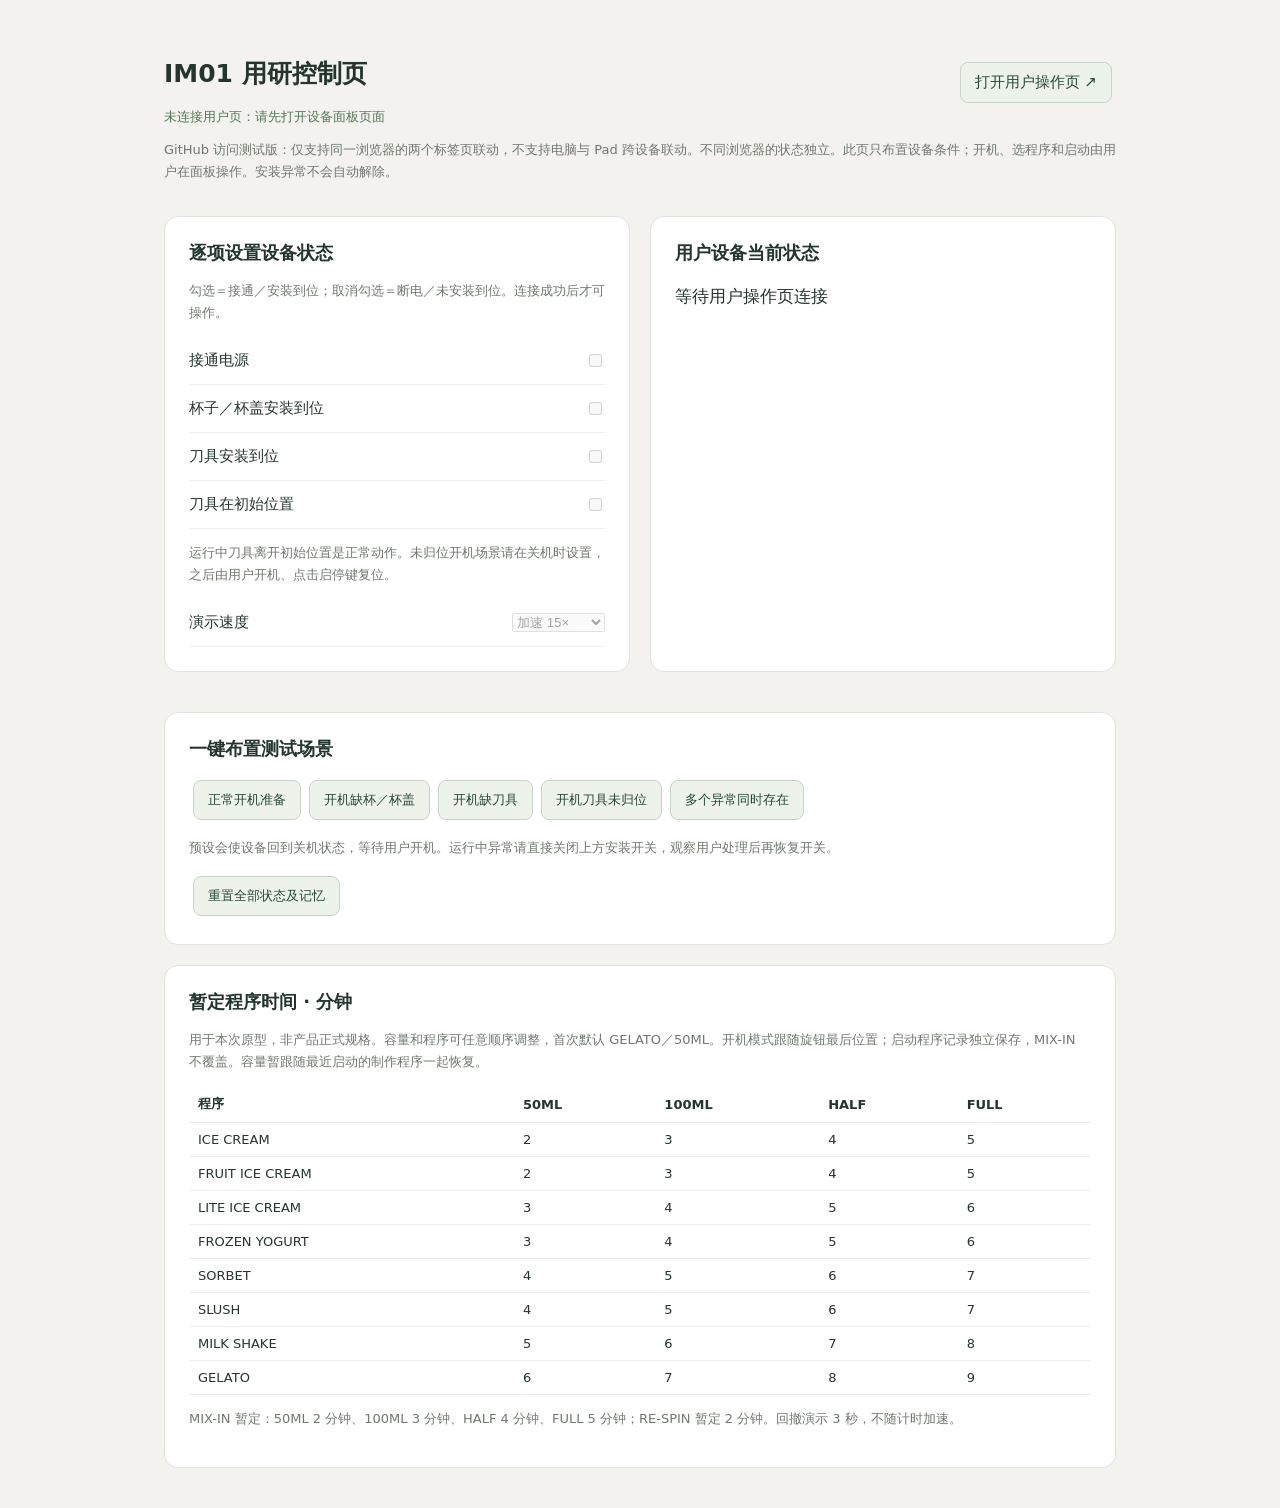
==== control.html @ 2c94d5cb "Add isolated GitHub Pages access trial" ====
<!doctype html><html lang="zh-CN"><meta charset="UTF-8"><meta name="viewport" content="width=device-width,initial-scale=1"><title>IM01 用研控制页</title><style>*{box-sizing:border-box}body{margin:0;background:#f3f2ee;color:#24352e;font:15px system-ui}main{max-width:1000px;margin:40px auto;padding:0 24px}header{display:flex;justify-content:space-between;align-items:center}h1{font-size:25px}h2{font-size:18px;margin-top:0}.grid{display:grid;grid-template-columns:1fr 1fr;gap:20px}section{background:white;border:1px solid #e0e4db;padding:24px;border-radius:14px;margin:20px 0}label{display:flex;justify-content:space-between;padding:14px 0;border-bottom:1px solid #eee}input{accent-color:#42654e}button,a{display:inline-block;border:1px solid #c6d3c7;background:#edf3eb;color:#264933;padding:10px 14px;border-radius:8px;cursor:pointer;text-decoration:none;margin:4px}p{line-height:1.7;color:#70796f;font-size:13px}output{display:block;white-space:pre-line;line-height:1.9;font-size:17px}.log{font-size:12px;white-space:pre-line;color:#67766b}table{width:100%;border-collapse:collapse;font-size:13px}td,th{padding:9px;text-align:left;border-bottom:1px solid #eee}.badge{color:#537959;font-size:13px}@media(max-width:700px){.grid{grid-template-columns:1fr}header{display:block}}</style><main><header><div><h1>IM01 用研控制页</h1><span id="connection" class="badge">等待用户操作页连接</span></div><a href="/" target="_blank">打开用户操作页 ↗</a></header><p>GitHub 访问测试版：仅支持同一浏览器的两个标签页联动，不支持电脑与 Pad 跨设备联动。不同浏览器的状态独立。此页只布置设备条件；开机、选程序和启动由用户在面板操作。安装异常不会自动解除。</p><div class="grid"><section><h2>逐项设置设备状态</h2><p>勾选＝接通／安装到位；取消勾选＝断电／未安装到位。连接成功后才可操作。</p><label>接通电源<input type="checkbox" id="supply"></label><label>杯子／杯盖安装到位<input type="checkbox" id="pint"></label><label>刀具安装到位<input type="checkbox" id="blade"></label><label>刀具在初始位置<input type="checkbox" id="home"></label><p>运行中刀具离开初始位置是正常动作。未归位开机场景请在关机时设置，之后由用户开机、点击启停键复位。</p><label>演示速度<select id="speed"><option value="1">真实计时 1×</option><option value="15" selected>加速 15×</option><option value="60">加速 60×</option></select></label></section><section><h2>用户设备当前状态</h2><output id="state">等待用户操作页连接</output><p id="memory"></p><div id="log" class="log"></div></section></div><section><h2>一键布置测试场景</h2><button data-preset="normal">正常开机准备</button><button data-preset="pint">开机缺杯／杯盖</button><button data-preset="blade">开机缺刀具</button><button data-preset="home">开机刀具未归位</button><button data-preset="all">多个异常同时存在</button><p>预设会使设备回到关机状态，等待用户开机。运行中异常请直接关闭上方安装开关，观察用户处理后再恢复开关。</p><button id="reset">重置全部状态及记忆</button></section><section><h2>暂定程序时间 · 分钟</h2><p>用于本次原型，非产品正式规格。容量和程序可任意顺序调整，首次默认 GELATO／50ML。开机模式跟随旋钮最后位置；启动程序记录独立保存，MIX-IN 不覆盖。容量暂跟随最近启动的制作程序一起恢复。</p><table id="times"></table><p>MIX-IN 暂定：50ML 2 分钟、100ML 3 分钟、HALF 4 分钟、FULL 5 分钟；RE-SPIN 暂定 2 分钟。回撤演示 3 秒，不随计时加速。</p></section></main><script src="local-sync.js"></script><script src="engine.js?v=4"></script><script>
const room=new URLSearchParams(location.search).get('room')||'4d6c488470ec4f3fa85ba9b6469a78bc';const roomFetch=(url,options)=>localRoomFetch(room,url,options);const KEY='im01-v4',modes=['ICE CREAM','FRUIT ICE CREAM','LITE ICE CREAM','FROZEN YOGURT','SORBET','SLUSH','MILK SHAKE','GELATO'],qty=['50ML','100ML','HALF','FULL'];
let connected=false,pendingSeq=0;
function controlsEnabled(yes){document.querySelectorAll('input,select,button').forEach(e=>e.disabled=!yes);}
controlsEnabled(false);
async function send(c){if(!connected)return;pendingSeq=Infinity;try{const result=await roomFetch('/api/command',{method:'POST',headers:{'Content-Type':'application/json'},body:JSON.stringify(c)}).then(r=>r.json());pendingSeq=result.seq;document.getElementById('connection').textContent='指令已发送，等待设备确认…';}catch(e){pendingSeq=0;document.getElementById('connection').textContent='连接失败，请检查电脑服务';}}
for(const key of ['supply','pint','blade','home'])document.getElementById(key).onchange=e=>send({action:'sensor',key,value:e.target.checked});
document.getElementById('speed').onchange=e=>send({action:'speed',value:e.target.value});
document.querySelector('a').href='panel.html?room='+encodeURIComponent(room);const presets={normal:{supply:true,pint:true,blade:true,home:true},pint:{supply:true,pint:false,blade:true,home:true},blade:{supply:true,pint:true,blade:false,home:true},home:{supply:true,pint:true,blade:true,home:false},all:{supply:true,pint:false,blade:false,home:false}};
document.querySelectorAll('[data-preset]').forEach(b=>b.onclick=()=>send({action:'preset',values:presets[b.dataset.preset]}));document.getElementById('reset').onclick=()=>send({action:'reset'});
const labels={off:'关机／待开机',setup:'容量与程序设置',running:'程序运行',retracting:'刀具回撤／复位中',finished:'程序完成',error:'安装异常',needHome:'等待用户点击启停键复位'};
async function refresh(){let data;try{data=await roomFetch('/api/sync',{cache:'no-store'}).then(r=>r.json());}catch(e){document.getElementById('connection').textContent='电脑服务连接失败';return;}const s=data.state;if(!s){connected=false;controlsEnabled(false);document.getElementById('connection').textContent='未连接用户页：请先打开设备面板页面';return;}const active=Date.now()-s.heartbeat<5000;connected=active;controlsEnabled(active);if(pendingSeq&&(s.ackSeq||0)<pendingSeq){document.getElementById('connection').textContent='等待设备执行指令…';return;}pendingSeq=0;document.getElementById('connection').textContent=active?'● 用户操作页已连接':'用户操作页未连接或已暂停';for(const key of ['supply','pint','blade','home'])document.getElementById(key).checked=s[key];document.getElementById('speed').value=String(s.timeScale);document.getElementById('state').textContent=(labels[s.phase]||s.phase)+'\n'+qty[s.qty]+' · '+(s.mode===8?'MIX-IN':modes[s.mode])+(s.kind==='respin'?' · RE-SPIN':'')+'\n暂定程序时间：'+s.minutes+' 分钟'+(s.phase==='running'?'\n剩余：'+Math.ceil(s.left)+' 秒':'')+(s.error?'\n当前异常：'+(s.error==='pint'?'杯／杯盖未安装到位':'刀具未安装到位'):'');document.getElementById('memory').textContent='记忆：'+modes[s.memory.mode]+' / '+qty[s.memory.qty];document.getElementById('log').textContent=s.history.slice(0,7).join('\n');}
document.getElementById('times').innerHTML='<tr><th>程序</th>'+qty.map(q=>'<th>'+q+'</th>').join('')+'</tr>'+Machine.MINUTES.map((row,i)=>'<tr><td>'+modes[i]+'</td>'+row.map(n=>'<td>'+n+'</td>').join('')+'</tr>').join('');setInterval(refresh,500);refresh();
</script></html>
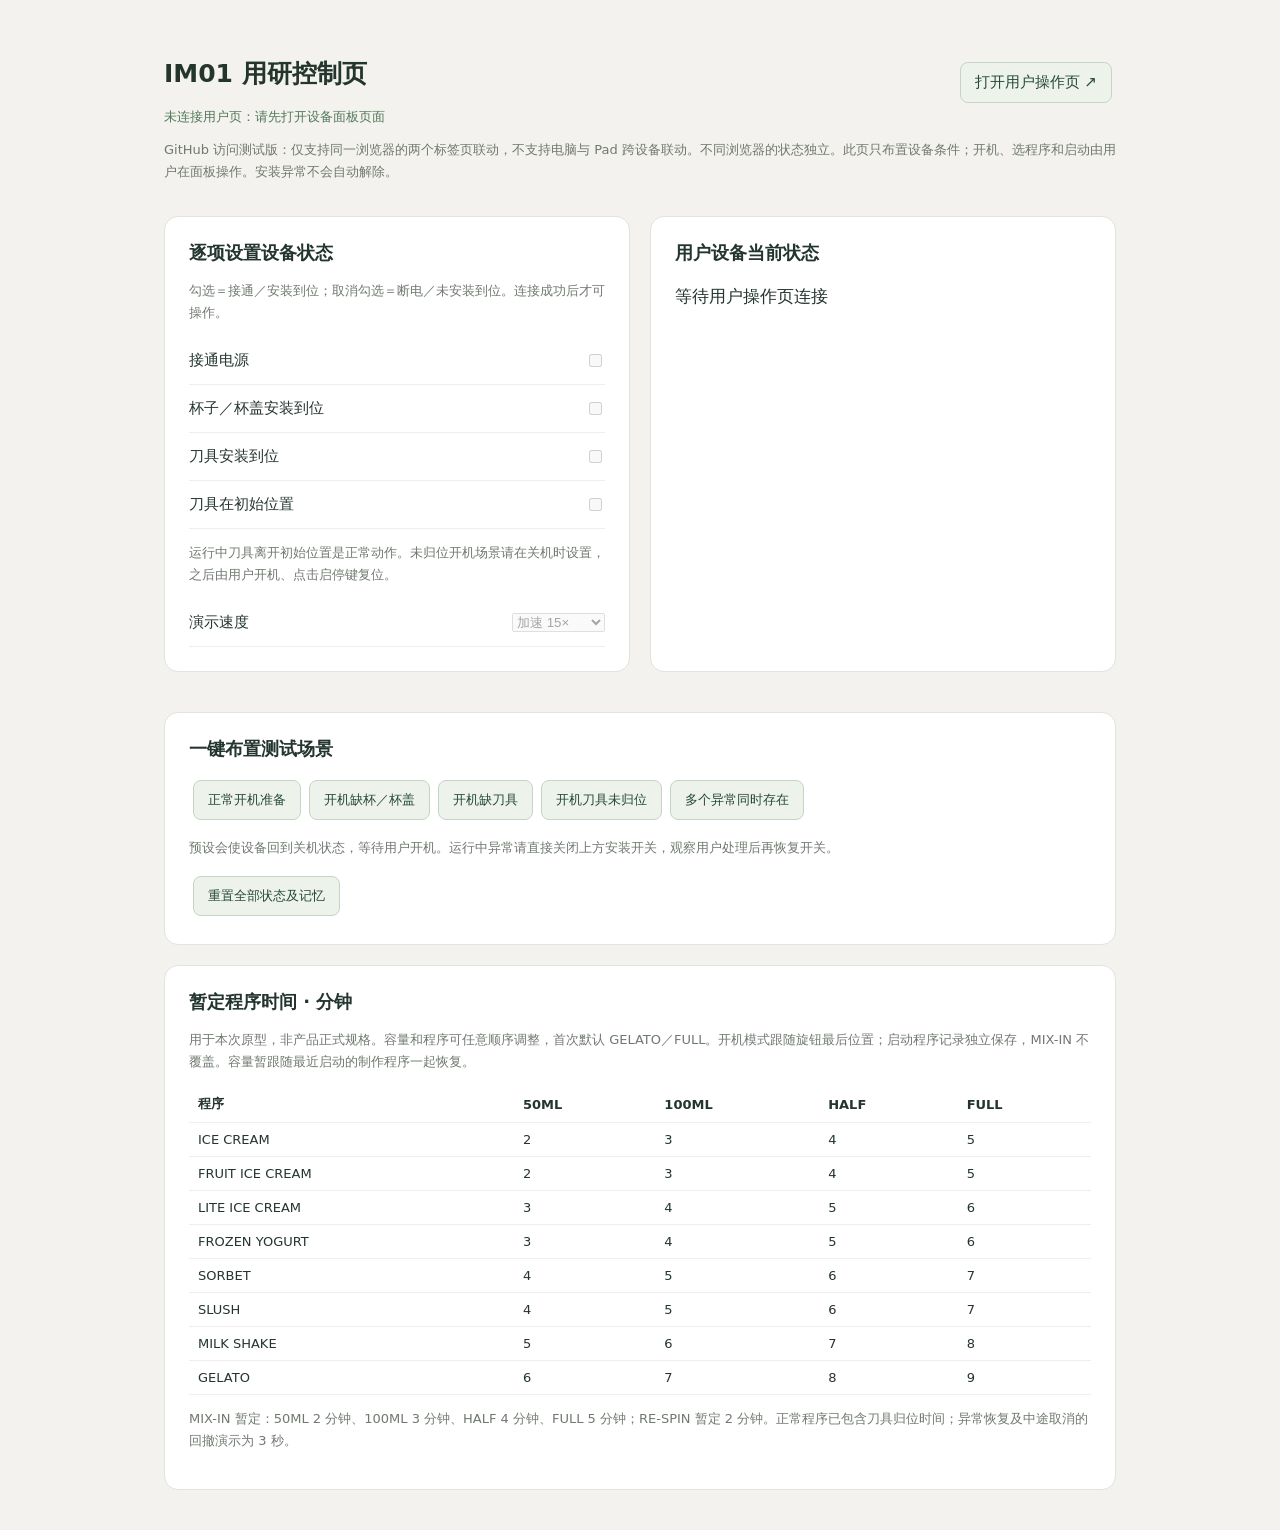
==== commit 8f7ccea7: "Update FULL default and directly start post-program actions" ====
--- a/control.html
+++ b/control.html
@@ -1,4 +1,4 @@
-<!doctype html><html lang="zh-CN"><meta charset="UTF-8"><meta name="viewport" content="width=device-width,initial-scale=1"><title>IM01 用研控制页</title><style>*{box-sizing:border-box}body{margin:0;background:#f3f2ee;color:#24352e;font:15px system-ui}main{max-width:1000px;margin:40px auto;padding:0 24px}header{display:flex;justify-content:space-between;align-items:center}h1{font-size:25px}h2{font-size:18px;margin-top:0}.grid{display:grid;grid-template-columns:1fr 1fr;gap:20px}section{background:white;border:1px solid #e0e4db;padding:24px;border-radius:14px;margin:20px 0}label{display:flex;justify-content:space-between;padding:14px 0;border-bottom:1px solid #eee}input{accent-color:#42654e}button,a{display:inline-block;border:1px solid #c6d3c7;background:#edf3eb;color:#264933;padding:10px 14px;border-radius:8px;cursor:pointer;text-decoration:none;margin:4px}p{line-height:1.7;color:#70796f;font-size:13px}output{display:block;white-space:pre-line;line-height:1.9;font-size:17px}.log{font-size:12px;white-space:pre-line;color:#67766b}table{width:100%;border-collapse:collapse;font-size:13px}td,th{padding:9px;text-align:left;border-bottom:1px solid #eee}.badge{color:#537959;font-size:13px}@media(max-width:700px){.grid{grid-template-columns:1fr}header{display:block}}</style><main><header><div><h1>IM01 用研控制页</h1><span id="connection" class="badge">等待用户操作页连接</span></div><a href="/" target="_blank">打开用户操作页 ↗</a></header><p>GitHub 访问测试版：仅支持同一浏览器的两个标签页联动，不支持电脑与 Pad 跨设备联动。不同浏览器的状态独立。此页只布置设备条件；开机、选程序和启动由用户在面板操作。安装异常不会自动解除。</p><div class="grid"><section><h2>逐项设置设备状态</h2><p>勾选＝接通／安装到位；取消勾选＝断电／未安装到位。连接成功后才可操作。</p><label>接通电源<input type="checkbox" id="supply"></label><label>杯子／杯盖安装到位<input type="checkbox" id="pint"></label><label>刀具安装到位<input type="checkbox" id="blade"></label><label>刀具在初始位置<input type="checkbox" id="home"></label><p>运行中刀具离开初始位置是正常动作。未归位开机场景请在关机时设置，之后由用户开机、点击启停键复位。</p><label>演示速度<select id="speed"><option value="1">真实计时 1×</option><option value="15" selected>加速 15×</option><option value="60">加速 60×</option></select></label></section><section><h2>用户设备当前状态</h2><output id="state">等待用户操作页连接</output><p id="memory"></p><div id="log" class="log"></div></section></div><section><h2>一键布置测试场景</h2><button data-preset="normal">正常开机准备</button><button data-preset="pint">开机缺杯／杯盖</button><button data-preset="blade">开机缺刀具</button><button data-preset="home">开机刀具未归位</button><button data-preset="all">多个异常同时存在</button><p>预设会使设备回到关机状态，等待用户开机。运行中异常请直接关闭上方安装开关，观察用户处理后再恢复开关。</p><button id="reset">重置全部状态及记忆</button></section><section><h2>暂定程序时间 · 分钟</h2><p>用于本次原型，非产品正式规格。容量和程序可任意顺序调整，首次默认 GELATO／50ML。开机模式跟随旋钮最后位置；启动程序记录独立保存，MIX-IN 不覆盖。容量暂跟随最近启动的制作程序一起恢复。</p><table id="times"></table><p>MIX-IN 暂定：50ML 2 分钟、100ML 3 分钟、HALF 4 分钟、FULL 5 分钟；RE-SPIN 暂定 2 分钟。回撤演示 3 秒，不随计时加速。</p></section></main><script src="local-sync.js"></script><script src="engine.js?v=4"></script><script>
+<!doctype html><html lang="zh-CN"><meta charset="UTF-8"><meta name="viewport" content="width=device-width,initial-scale=1"><title>IM01 用研控制页</title><style>*{box-sizing:border-box}body{margin:0;background:#f3f2ee;color:#24352e;font:15px system-ui}main{max-width:1000px;margin:40px auto;padding:0 24px}header{display:flex;justify-content:space-between;align-items:center}h1{font-size:25px}h2{font-size:18px;margin-top:0}.grid{display:grid;grid-template-columns:1fr 1fr;gap:20px}section{background:white;border:1px solid #e0e4db;padding:24px;border-radius:14px;margin:20px 0}label{display:flex;justify-content:space-between;padding:14px 0;border-bottom:1px solid #eee}input{accent-color:#42654e}button,a{display:inline-block;border:1px solid #c6d3c7;background:#edf3eb;color:#264933;padding:10px 14px;border-radius:8px;cursor:pointer;text-decoration:none;margin:4px}p{line-height:1.7;color:#70796f;font-size:13px}output{display:block;white-space:pre-line;line-height:1.9;font-size:17px}.log{font-size:12px;white-space:pre-line;color:#67766b}table{width:100%;border-collapse:collapse;font-size:13px}td,th{padding:9px;text-align:left;border-bottom:1px solid #eee}.badge{color:#537959;font-size:13px}@media(max-width:700px){.grid{grid-template-columns:1fr}header{display:block}}</style><main><header><div><h1>IM01 用研控制页</h1><span id="connection" class="badge">等待用户操作页连接</span></div><a href="/" target="_blank">打开用户操作页 ↗</a></header><p>GitHub 访问测试版：仅支持同一浏览器的两个标签页联动，不支持电脑与 Pad 跨设备联动。不同浏览器的状态独立。此页只布置设备条件；开机、选程序和启动由用户在面板操作。安装异常不会自动解除。</p><div class="grid"><section><h2>逐项设置设备状态</h2><p>勾选＝接通／安装到位；取消勾选＝断电／未安装到位。连接成功后才可操作。</p><label>接通电源<input type="checkbox" id="supply"></label><label>杯子／杯盖安装到位<input type="checkbox" id="pint"></label><label>刀具安装到位<input type="checkbox" id="blade"></label><label>刀具在初始位置<input type="checkbox" id="home"></label><p>运行中刀具离开初始位置是正常动作。未归位开机场景请在关机时设置，之后由用户开机、点击启停键复位。</p><label>演示速度<select id="speed"><option value="1">真实计时 1×</option><option value="15" selected>加速 15×</option><option value="60">加速 60×</option></select></label></section><section><h2>用户设备当前状态</h2><output id="state">等待用户操作页连接</output><p id="memory"></p><div id="log" class="log"></div></section></div><section><h2>一键布置测试场景</h2><button data-preset="normal">正常开机准备</button><button data-preset="pint">开机缺杯／杯盖</button><button data-preset="blade">开机缺刀具</button><button data-preset="home">开机刀具未归位</button><button data-preset="all">多个异常同时存在</button><p>预设会使设备回到关机状态，等待用户开机。运行中异常请直接关闭上方安装开关，观察用户处理后再恢复开关。</p><button id="reset">重置全部状态及记忆</button></section><section><h2>暂定程序时间 · 分钟</h2><p>用于本次原型，非产品正式规格。容量和程序可任意顺序调整，首次默认 GELATO／FULL。开机模式跟随旋钮最后位置；启动程序记录独立保存，MIX-IN 不覆盖。容量暂跟随最近启动的制作程序一起恢复。</p><table id="times"></table><p>MIX-IN 暂定：50ML 2 分钟、100ML 3 分钟、HALF 4 分钟、FULL 5 分钟；RE-SPIN 暂定 2 分钟。正常程序已包含刀具归位时间；异常恢复及中途取消的回撤演示为 3 秒。</p></section></main><script src="local-sync.js"></script><script src="engine.js?v=27"></script><script>
 const room=new URLSearchParams(location.search).get('room')||'4d6c488470ec4f3fa85ba9b6469a78bc';const roomFetch=(url,options)=>localRoomFetch(room,url,options);const KEY='im01-v4',modes=['ICE CREAM','FRUIT ICE CREAM','LITE ICE CREAM','FROZEN YOGURT','SORBET','SLUSH','MILK SHAKE','GELATO'],qty=['50ML','100ML','HALF','FULL'];
 let connected=false,pendingSeq=0;
 function controlsEnabled(yes){document.querySelectorAll('input,select,button').forEach(e=>e.disabled=!yes);}
